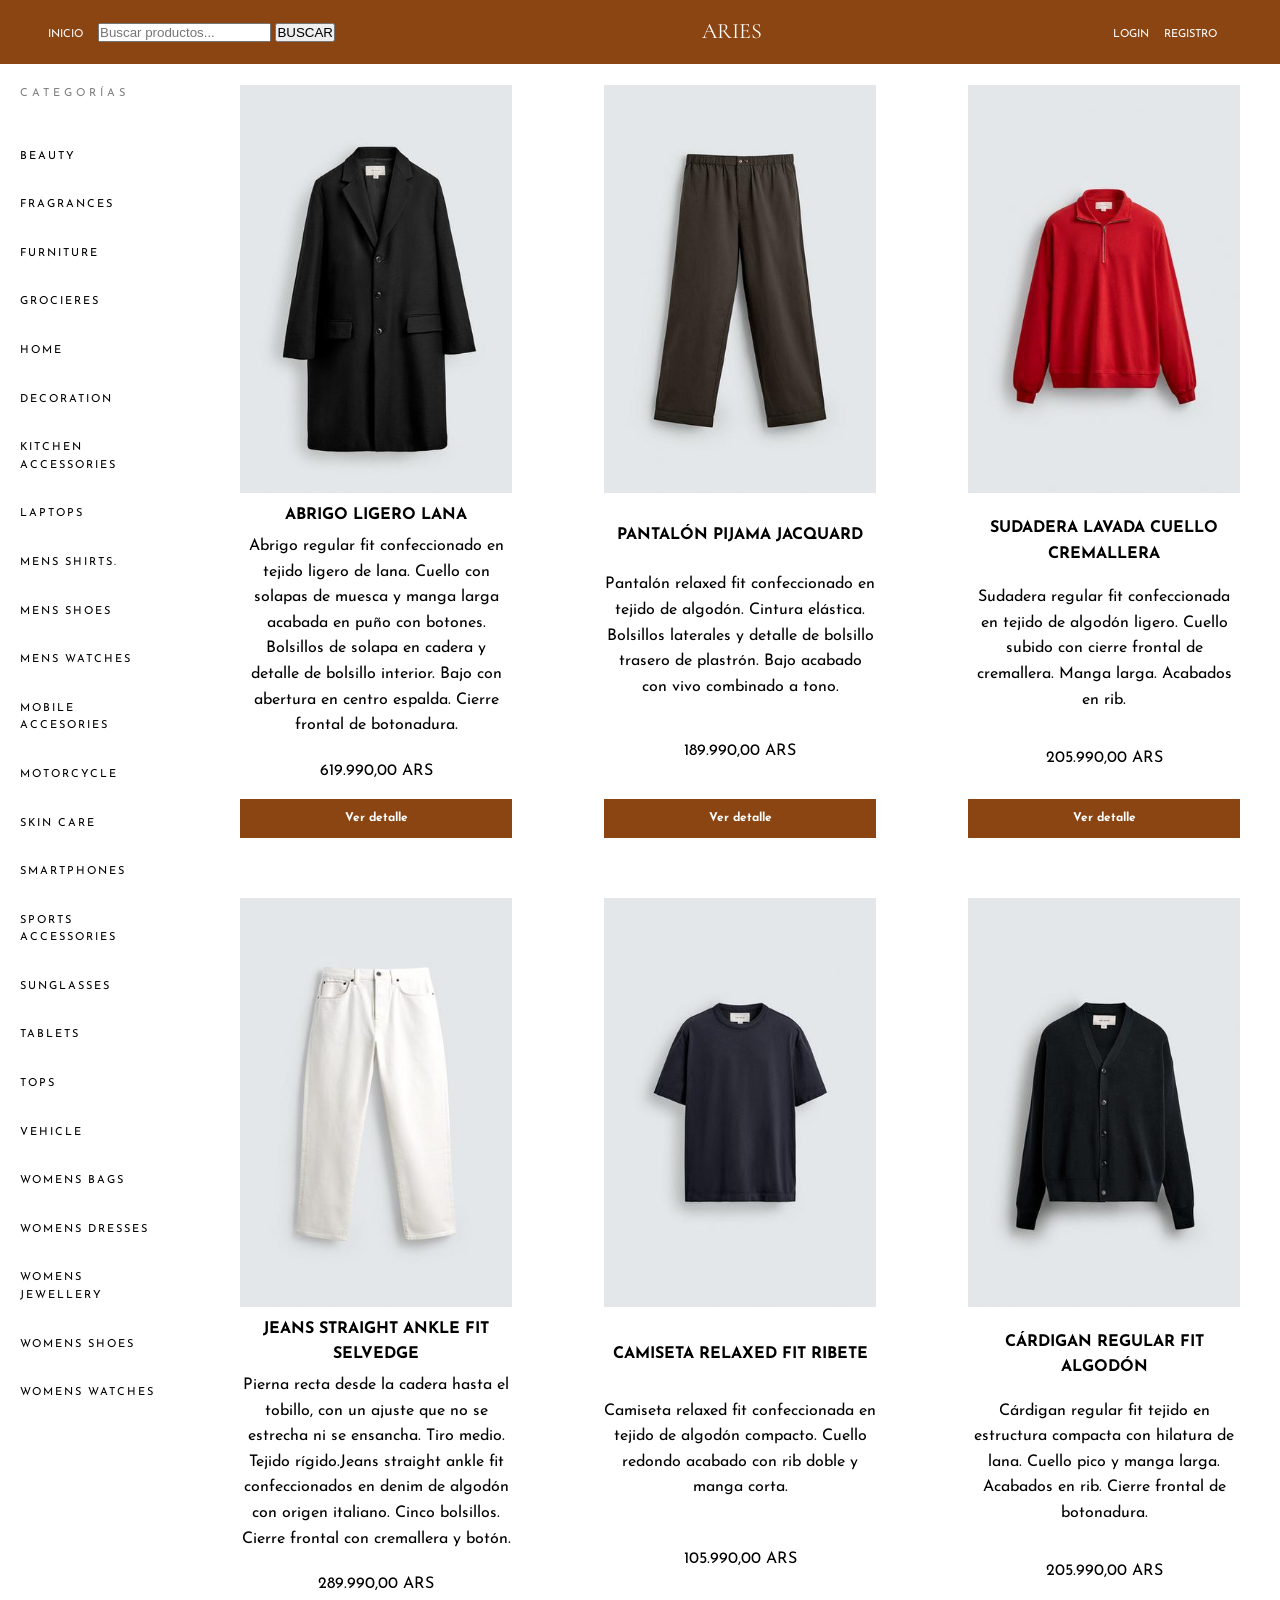
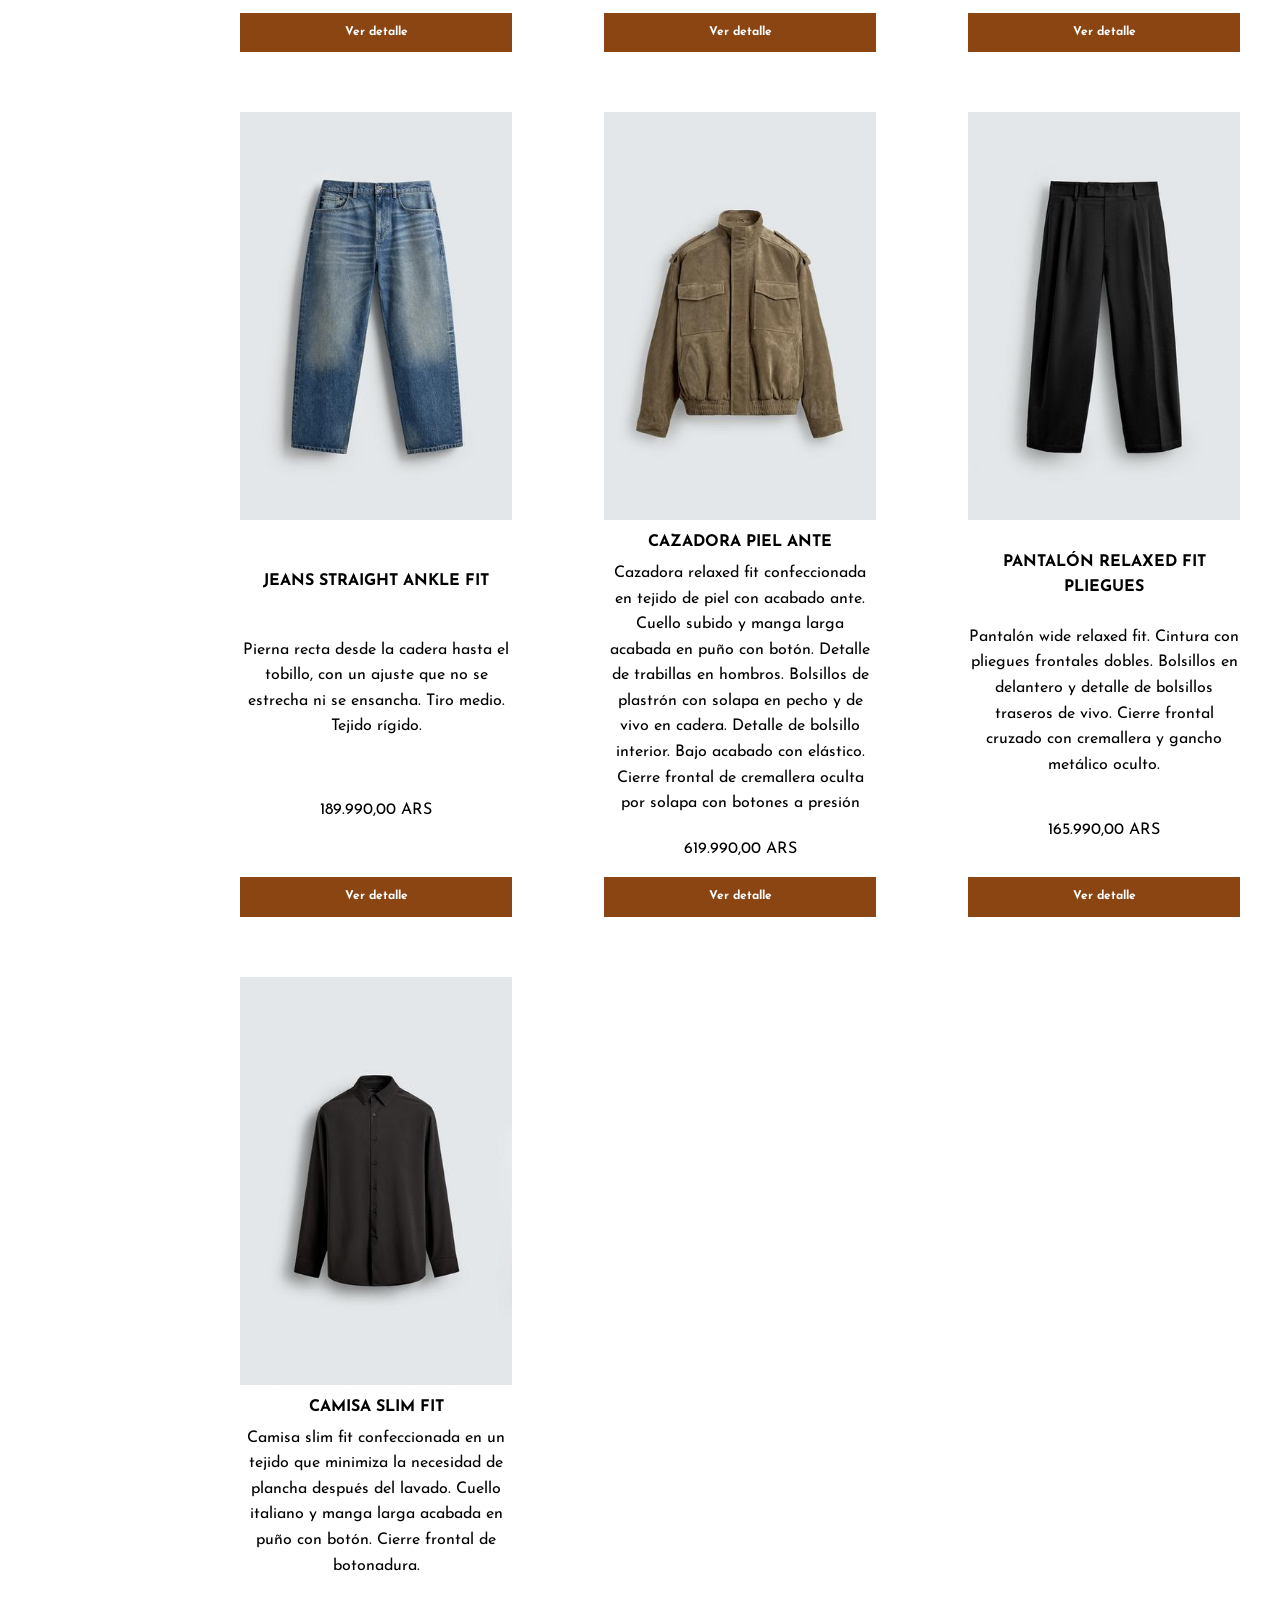
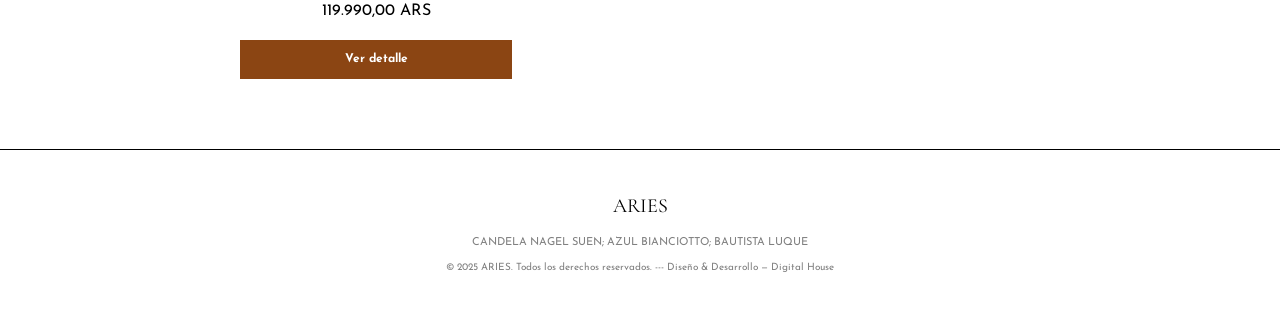
==== category.html @ 115576f5 "correcciones" ====
<!DOCTYPE html>
<html lang="en">
<head>
    <meta charset="UTF-8">
    <meta name="viewport" content="width=device-width, initial-scale=1.0">
    <title>Productos aleatorios</title>
     <link rel="preconnect" href="https://fonts.googleapis.com">
<link rel="preconnect" href="https://fonts.gstatic.com" crossorigin>
<link href="https://fonts.googleapis.com/css2?family=Josefin+Sans:wght@300;400;600&family=Cormorant+Garamond:wght@300;400&display=swap" rel="stylesheet">

    <link rel="stylesheet" href="css/styles.css">

</head>
<body id="category">

    <header class="webheader">
    <nav class="indexheader">
        <ul class="navizq">
            <li><a href="./index.html">INICIO</a></li>
            <li>
                <form action="./search.html" method="GET">
                    <div class="buscadorCampo">
                        <input type="text" name="busqueda" placeholder="Buscar productos...">
                        <button type="submit">BUSCAR</button>
                    </div>
                </form>
            </li>
        </ul>

        <a href="./index.html" class="logo">ARIES</a>

        <ul class="navder">
            <li><a href="./login.html">LOGIN</a></li>
            <li><a href="./register.html">REGISTRO</a></li>
        </ul>
    </nav>
    </header>

    <div class="contenedor">

     <aside class="sidebar">
        <h3>Categorías</h3>
        <ul>
            <li><a href="./category.html">Beauty</a></li>
            <li><a href="./category.html">Fragrances</a></li>
            <li><a href="./category.html">Furniture</a></li>
            <li><a href="./category.html">Grocieres</a></li>
            <li><a href="./category.html">Home</a></li>
            <li><a href="./category.html">Decoration</a></li>
            <li><a href="./category.html">Kitchen Accessories</a></li>
            <li><a href="./category.html">Laptops</a></li>
            <li><a href="./category.html">Mens Shirts.</a></li>
            <li><a href="./category.html">Mens Shoes</a></li>
            <li><a href="./category.html">Mens Watches</a></li>
            <li><a href="./category.html">Mobile Accesories</a></li>
            <li><a href="./category.html">Motorcycle</a></li>
            <li><a href="./category.html">Skin Care</a></li>
            <li><a href="./category.html">Smartphones</a></li>
            <li><a href="./category.html">Sports Accessories</a></li>
            <li><a href="./category.html">Sunglasses</a></li>
            <li><a href="./category.html">Tablets</a></li>
            <li><a href="./category.html">Tops</a></li>
            <li><a href="./category.html">Vehicle</a></li>
            <li><a href="./category.html">Womens Bags</a></li>
            <li><a href="./category.html">Womens Dresses</a></li>
            <li><a href="./category.html">Womens Jewellery</a></li>
            <li><a href="./category.html">Womens Shoes</a></li>
            <li><a href="./category.html">Womens Watches</a></li>
        </ul>
    </aside>

   
    <div class="contenido">

    
        <main>

            <section class="productos1">

                <article class="elementos">
                    <img class="fotos" src="./imagenes/ropahombre6.jpg" alt="">
                    <h4>ABRIGO LIGERO LANA</h4>
                    <p class="texto">Abrigo regular fit confeccionado en tejido ligero de lana. Cuello con solapas de muesca y manga larga acabada en puño con botones. Bolsillos de solapa en cadera y detalle de bolsillo interior. Bajo con abertura en centro espalda. Cierre frontal de botonadura.</p>
                    <p class="texto">619.990,00 ARS</p>
                    <a class="detalle" href="./product.html">Ver detalle</a>
                    
                </article>

                <article class="elementos">
                    <img class="fotos" src="./imagenes/ropahombre7.jpg" alt="">
                    <h4>PANTALÓN PIJAMA JACQUARD</h4>
                    <p class="texto">Pantalón relaxed fit confeccionado en tejido de algodón. Cintura elástica. Bolsillos laterales y detalle de bolsillo trasero de plastrón. Bajo acabado con vivo combinado a tono.</p>
                    <p class="texto">189.990,00 ARS</p>
                    <a class="detalle" href="./product.html">Ver detalle</a>
                </article>
            
                <article class="elementos">
                    <img class="fotos" src="./imagenes/ropahombre8.jpg" alt="">
                    <h4>SUDADERA LAVADA CUELLO CREMALLERA</h4>
                    <p class="texto">Sudadera regular fit confeccionada en tejido de algodón ligero. Cuello subido con cierre frontal de cremallera. Manga larga. Acabados en rib.</p>
                    <p class="texto">205.990,00 ARS</p>
                    <a class="detalle" href="./product.html">Ver detalle</a>
                </article>

                <article class="elementos">
                    <img class="fotos" src="./imagenes/ropahombre9.jpg" alt="">
                    <h4>JEANS STRAIGHT ANKLE FIT SELVEDGE</h4>
                    <p class="texto">Pierna recta desde la cadera hasta el tobillo, con un ajuste que no se estrecha ni se ensancha. Tiro medio. Tejido rígido.Jeans straight ankle fit confeccionados en denim de algodón con origen italiano. Cinco bolsillos. Cierre frontal con cremallera y botón.</p>
                    <p class="texto">289.990,00 ARS</p>
                    <a class="detalle" href="./product.html">Ver detalle</a>
                </article>

                <article class="elementos">
                    <img class="fotos" src="./imagenes/ropahombre10.jpg" alt="">
                    <h4>CAMISETA RELAXED FIT RIBETE</h4>
                    <p class="texto">Camiseta relaxed fit confeccionada en tejido de algodón compacto. Cuello redondo acabado con rib doble y manga corta.</p>
                    <p class="texto">105.990,00 ARS</p>
                    <a class="detalle" href="./product.html">Ver detalle</a>
                </article>

                <article class="elementos">
                    <img class="fotos" src="./imagenes/hombrezara1.jpg" alt="">
                    <h4>CÁRDIGAN REGULAR FIT ALGODÓN</h4>
                    <p class="texto">Cárdigan regular fit tejido en estructura compacta con hilatura de lana. Cuello pico y manga larga. Acabados en rib. Cierre frontal de botonadura.</p>
                    <p class="texto">205.990,00 ARS</p>
                    <a class="detalle" href="./product.html">Ver detalle</a>
                </article>

                <article class="elementos">
                    <img class="fotos" src="./imagenes/hombrezara2.jpg" alt="">
                    <h4>JEANS STRAIGHT ANKLE FIT</h4>
                    <p class="texto">Pierna recta desde la cadera hasta el tobillo, con un ajuste que no se estrecha ni se ensancha. Tiro medio. Tejido rígido.</p>
                    <p class="texto">189.990,00 ARS</p>
                    <a class="detalle" href="./product.html">Ver detalle</a>
                </article>

                <article class="elementos">
                    <img class="fotos" src="./imagenes/hombrezara3.jpg" alt="">
                    <h4>CAZADORA PIEL ANTE</h4>
                    <p class="texto">Cazadora relaxed fit confeccionada en tejido de piel con acabado ante. Cuello subido y manga larga acabada en puño con botón. Detalle de trabillas en hombros. Bolsillos de plastrón con solapa en pecho y de vivo en cadera. Detalle de bolsillo interior. Bajo acabado con elástico. Cierre frontal de cremallera oculta por solapa con botones a presión</p>
                    <p class="texto">619.990,00 ARS</p>
                    <a class="detalle" href="./product.html">Ver detalle</a>
                </article>

                <article class="elementos">
                    <img class="fotos" src="./imagenes/hombrezara4.jpg" alt="">
                    <h4>PANTALÓN RELAXED FIT PLIEGUES</h4>
                    <p class="texto">Pantalón wide relaxed fit. Cintura con pliegues frontales dobles. Bolsillos en delantero y detalle de bolsillos traseros de vivo. Cierre frontal cruzado con cremallera y gancho metálico oculto.</p>
                    <p class="texto">165.990,00 ARS</p>
                    <a class="detalle" href="./product.html">Ver detalle</a>
                </article>

                <article class="elementos">
                    <img class="fotos" src="./imagenes/hombrezara5.jpg" alt="">
                    <h4>CAMISA SLIM FIT</h4>
                    <p class="texto">Camisa slim fit confeccionada en un tejido que minimiza la necesidad de plancha después del lavado. Cuello italiano y manga larga acabada en puño con botón. Cierre frontal de botonadura.</p>
                    <p class="texto">119.990,00 ARS</p>
                    <a class="detalle" href="./product.html">Ver detalle</a>
                </article>

            </section>

        </main>
    </div>

</div>
            

    
        
    

<footer class="webfooter">
  <div class="footerAdentro">
    <p class="footerLogo">ARIES</p>
    <p class="footerNombres"> Candela Nagel Suen; Azul Bianciotto; Bautista Luque</p>
    <p class="footerDerechos">© 2025 ARIES. Todos los derechos reservados. --- Diseño & Desarrollo — Digital House</p>
  </div>
</footer>

</body>
</html>
---- css/styles.css ----
* {
    margin: 0;
    padding: 0;
    box-sizing: border-box;
}

a {
    text-decoration: none;
    color: inherit;
}

h4 {
    font-family: 'Josefin Sans', sans-serif;
    font-weight: bold;
    text-transform: uppercase;
}

body {
    font-family: 'Helvetica Neue', Arial, sans-serif;
    color: black;
    background-color: white;
    line-height: 1.6;
}

li {
    list-style: none;
    margin-right: 15px;
}

.webheader {
    border-bottom: 1px solid white;
    background-color: saddlebrown;
}

.indexheader {
    display: flex;
    justify-content: space-between;
    align-items: center;
    padding: 0px 48px;
    height: 64px;
}

.navizq,
.navder {
    display: flex;
    flex-direction: row;
    list-style: none;
    margin: 0px;
    padding: 0px;
}

.navizq a,
.navder a {
    font-family: 'Josefin Sans', sans-serif;
    font-size: 11px;
    font-weight: normal;
    text-transform: uppercase;
    text-decoration: none;
    color: white;
    padding-bottom: 2px;
}

.logo {
    font-family: 'Cormorant Garamond', serif;
    font-size: 22px;
    font-weight: normal;
    text-transform: uppercase;
    text-decoration: none;
    color: white;
    text-align: center;
}

.webfooter {
    border-top: 1px solid black;
    padding: 40px 48px;
    text-align: center;
}

.footerLogo {
    font-family: 'Cormorant Garamond', serif;
    font-size: 20px;
    font-weight: normal;
    text-transform: uppercase;
    color: black;
    margin-bottom: 12px;
}

.footerNombres {
    font-family: 'Josefin Sans', sans-serif;
    font-size: 11px;
    text-transform: uppercase;
    color: grey;
    margin-bottom: 8px;
}

.footerDerechos {
    font-family: 'Josefin Sans', sans-serif;
    font-size: 10px;
    color: grey;
}

.indexBanner img {
    width: 100%;
    height: 500px;
}

.coleccionIndex {
    font-family: 'Cormorant Garamond', serif;
    font-weight: bold;
    text-transform: uppercase;
    text-align: center;
    color: saddlebrown;
    font-size: 30px;
    padding: 24px 0px 40px 0px;
}

/* ASIDE LAYOUT */
.contenedor {
    display: flex;
}

.sidebar {
    width: 200px;
    min-width: 200px;
    border-right: 1px solid white;
    padding: 20px;
}

.sidebar h3 {
    font-family: 'Josefin Sans', sans-serif;
    font-size: 11px;
    letter-spacing: 4px;
    text-transform: uppercase;
    color: grey;
    margin: 0 0 30px 0;
    font-weight: normal;
}

.sidebar ul {
    list-style-type: none;
    padding: 0;
    margin: 0;
}

.sidebar ul li a {
    font-family: 'Josefin Sans', sans-serif;
    display: block;
    padding: 15px 0;
    text-decoration: none;
    color: black;
    font-size: 11px;
    letter-spacing: 2px;
    text-transform: uppercase;
    border-bottom: 1px solid white;
}

.contenido {
    padding: 0 20px;
}

/* PRODUCTOS */
.productos1 {
    display: flex;
    margin-bottom: 30px;
    flex-wrap: wrap;
    justify-content: space-between;
    flex-direction: row;
    align-items: stretch;
}

.productos2 {
    display: flex;
    margin-bottom: 30px;
    flex-wrap: wrap;
    justify-content: space-between;
}

.busqueda1 {
    display: flex;
    margin-bottom: 30px;
    flex-wrap: wrap;
    justify-content: space-between;
    flex-direction: row-reverse;
    align-items: stretch;
}

.elementos {
    width: 30%;
    margin-bottom: 20px;
    padding: 20px;
    display: flex;
    flex-direction: column;
    justify-content: space-between;
    text-align: center;
}

.fotos {
    margin-bottom: 10px;
    width: 100%;
}

.texto {
    font-family: 'Josefin Sans', sans-serif;
    margin-bottom: 15px;
    margin-top: 5px;
}

.detalle {
    font-family: 'Josefin Sans', sans-serif;
    display: inline-block;
    font-weight: bold;
    padding: 10px;
    font-size: 12px;
    color: white;
    background-color: saddlebrown;
}

/* FORMS */
.fClass {
    display: flex;
    justify-content: center;
    flex-direction: column;
    width: 40%;
    margin: 85px auto;
    align-items: center;
}

.loginbotton {
    width: 32.2%;
}

.registerbotton {
    width: 50%;
    margin-bottom: 5px;
}

/* REVIEWS */
.contenedor-reviews {
    max-width: 1180px;
    margin: 0 auto;
    padding: 40px 0;
    text-align: center;
}

.caja-flex {
    display: flex;
    flex-direction: row;
    justify-content: center;
}

.tarjeta-review {
    width: 30%;
    background-color: white;
    padding: 20px;
    border: 1px solid saddlebrown;
    margin: 10px;
    text-align: center;
}

.foto-perfil {
    width: 80px;
    height: 80px;
    object-fit: cover;
    object-position: center;
    border-radius: 50%;
    margin-bottom: 15px;
    border: 3px solid white;
}

.texto-comentario {
    font-family: 'Josefin Sans', sans-serif;
    color: grey;
    font-size: 14px;
}

.reviews {
    font-family: 'Cormorant Garamond', serif;
    font-size: 30px;
    font-weight: normal;
    text-transform: uppercase;
    color: saddlebrown;
    margin-bottom: 10px;
}

.previews {
    font-family: 'Cormorant Garamond', serif;
    font-size: 16px;
    font-weight: normal;
    color: black;
    margin-bottom: 10px;
}

.nombreReview {
    font-family: 'Josefin Sans', sans-serif;
    color: black;
    font-weight: bold;
    text-transform: uppercase;
    font-size: 14px;
}

                

/* RESPONSIVE */
@media (max-width: 445px) {
    .indexheader {
        flex-direction: column-reverse;
        height: auto; /*eliminar*/
        gap: 20px;  /*eliminar*/
        padding: 10px 0px;
    }
    .logo {
        font-size: 32px;
        width: 100%;
        text-align: center;
    }
    .navizq, .navder {
        width: 100%;
        justify-content: center;
    }
    .buscadorCampo {
        width: 90%;
        display: flex;
        justify-content: center;
    }
    .buscadorCampo input {
        width: 100%;
        padding: 10px;
        font-size: 14px;
    }
    .indexBanner img {
        height: 200px;
        object-fit: cover;
    }
    .coleccionIndex {
        font-size: 24px;
    }
    .contenedor {
        flex-direction: column;
    }
    .sidebar {
        width: 100%;
        border-right: none;
        border-bottom: 1px solid white;
    }
    .elementos {
        width: 100%;
        max-width: 350px;
        margin: 0 auto 25px auto; /*eliminar*/
    }
    .fClass {
        width: 90%;
        margin: 30px auto; /*eliminar*/
    }
    .loginbotton, .registerbotton {
        width: 100%;
        margin-bottom: 10px;
        padding: 12px;
    }
    .caja-flex {
        flex-direction: column;
        align-items: center;
    }
    .tarjeta-review {
        width: 95%;
        margin-bottom: 20px;
    }
}
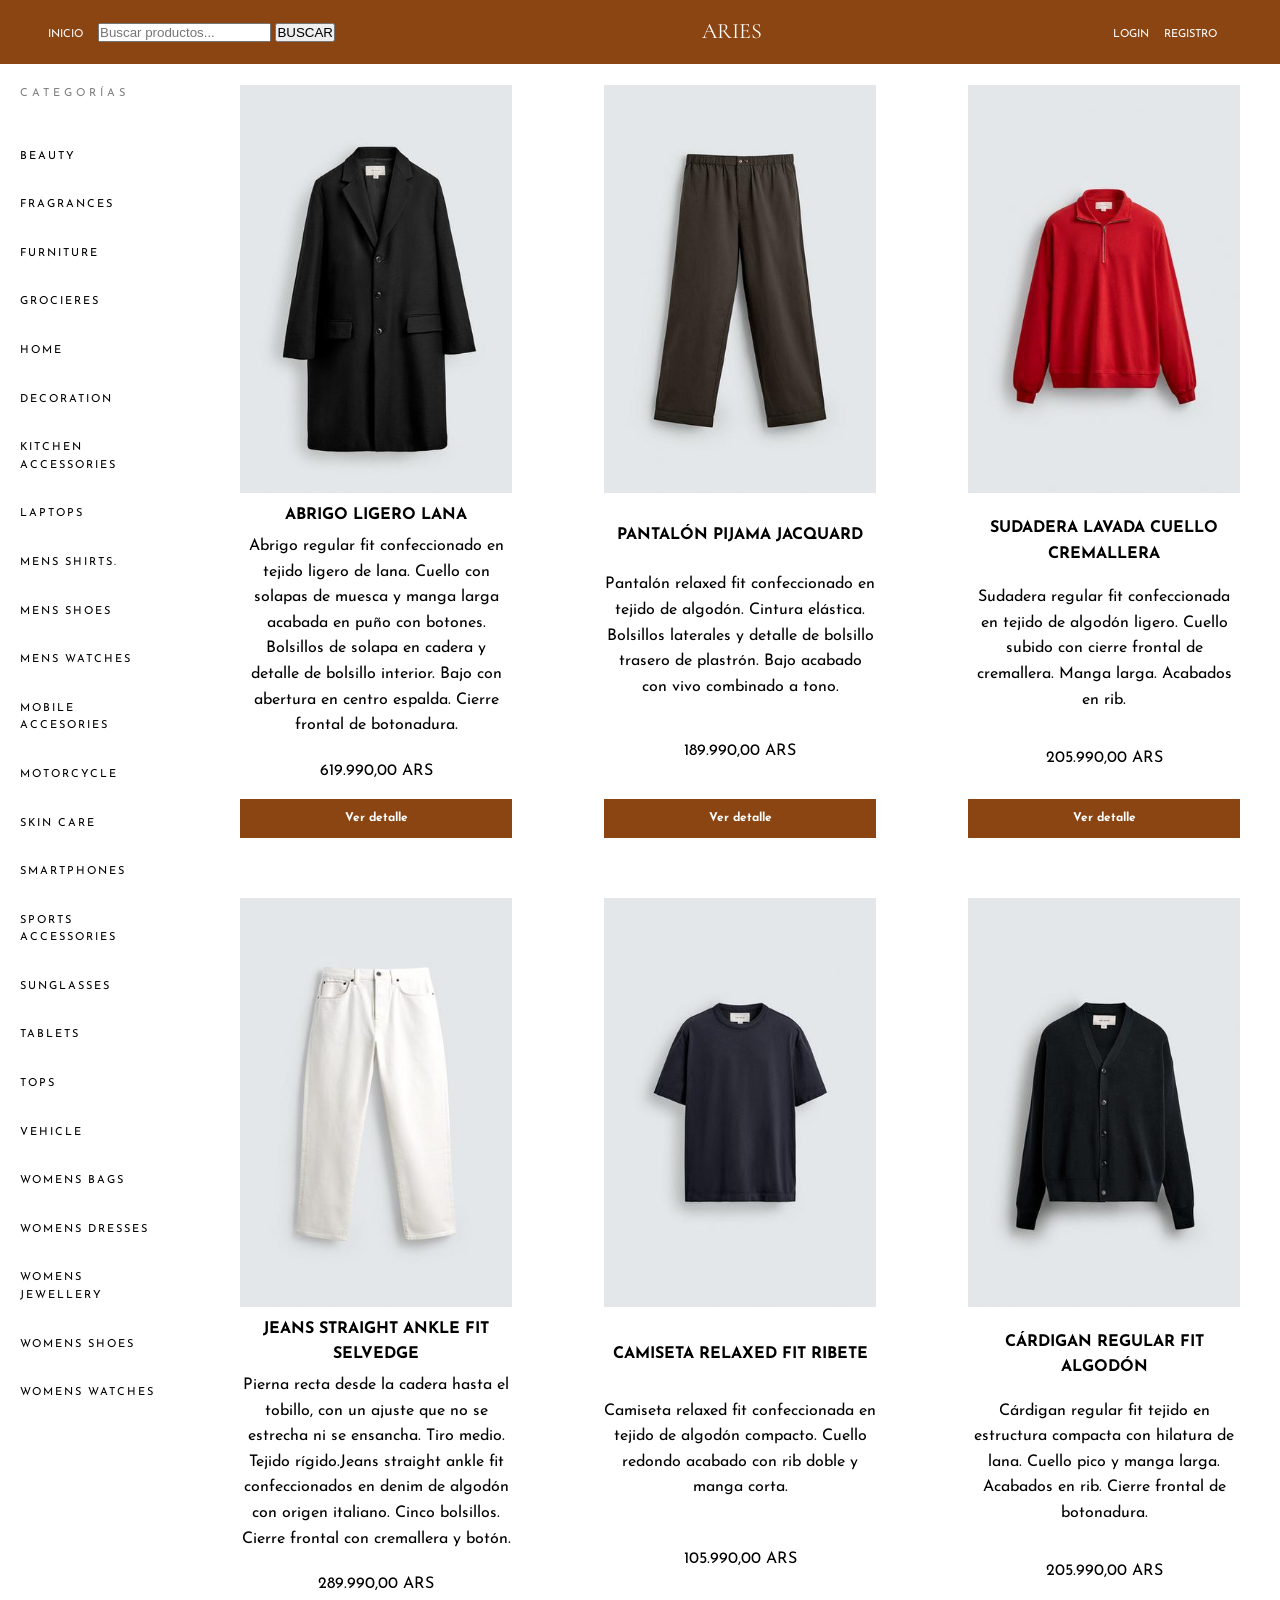
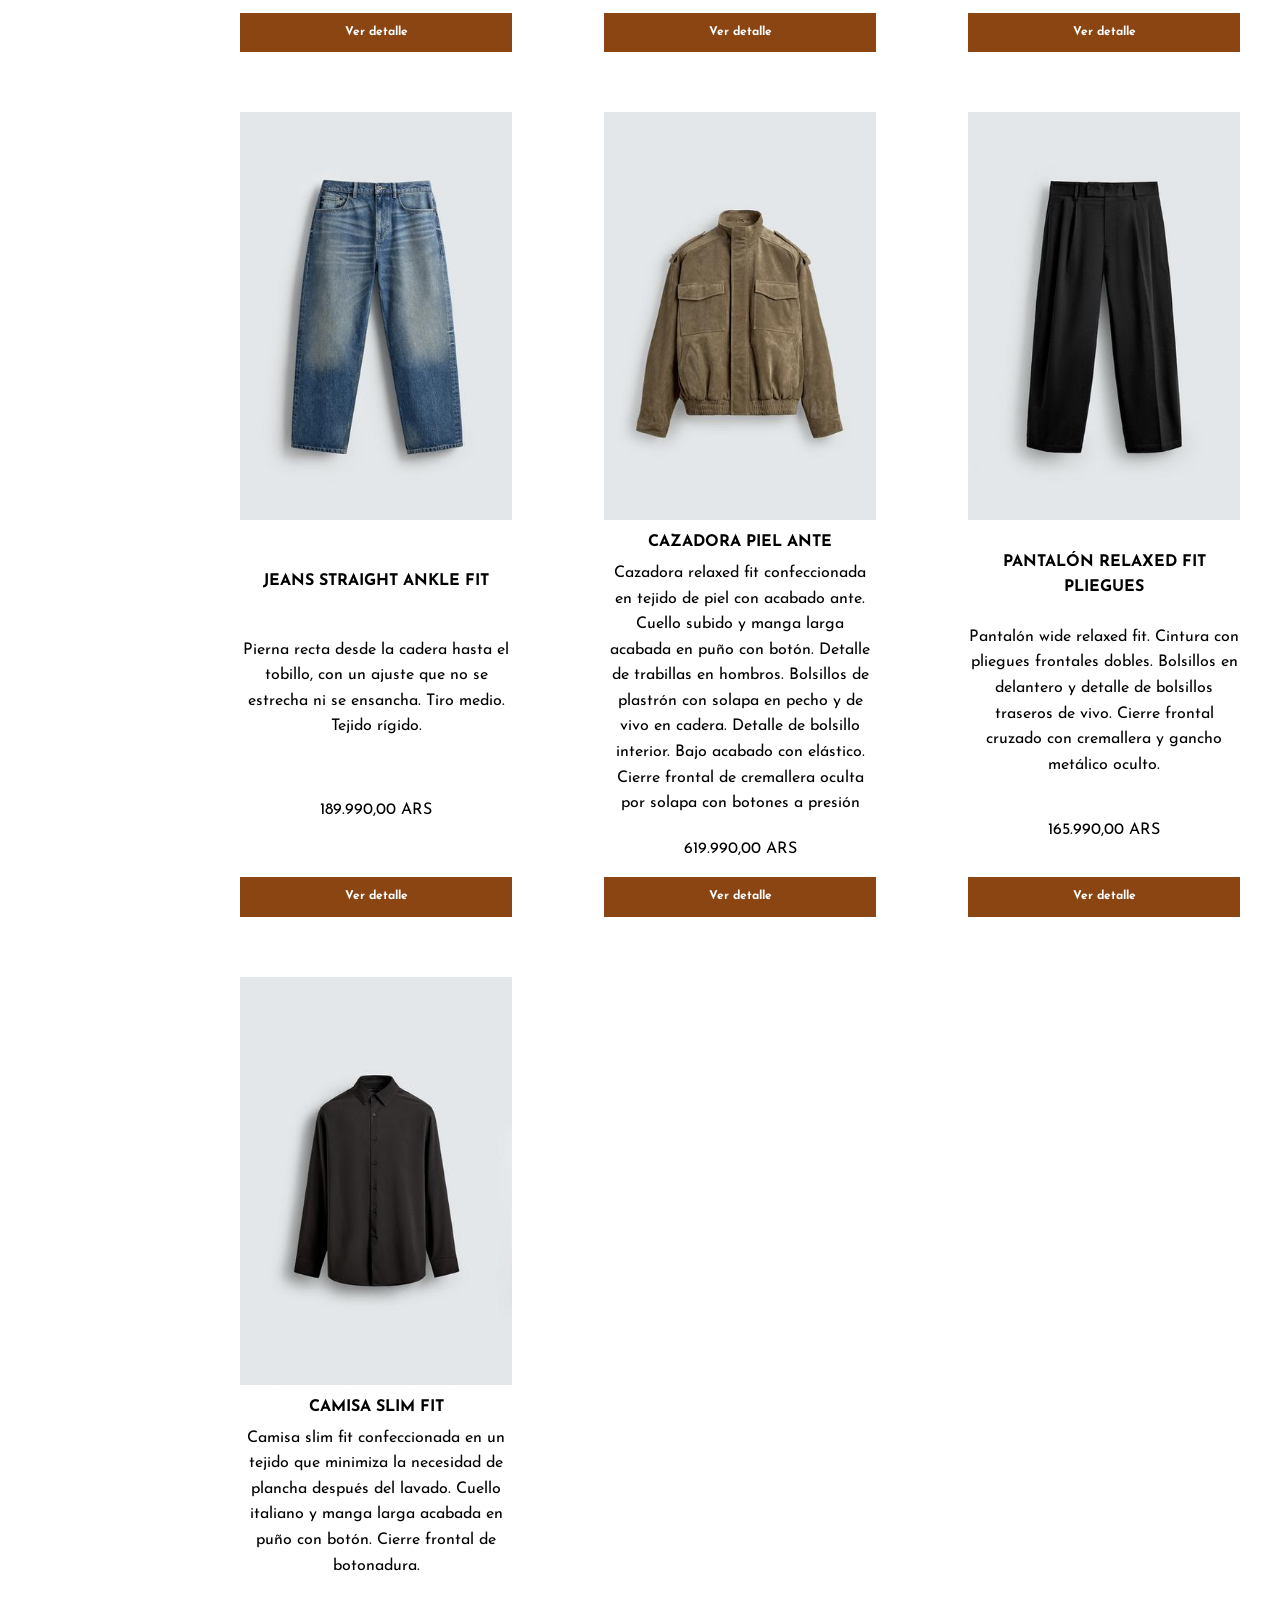
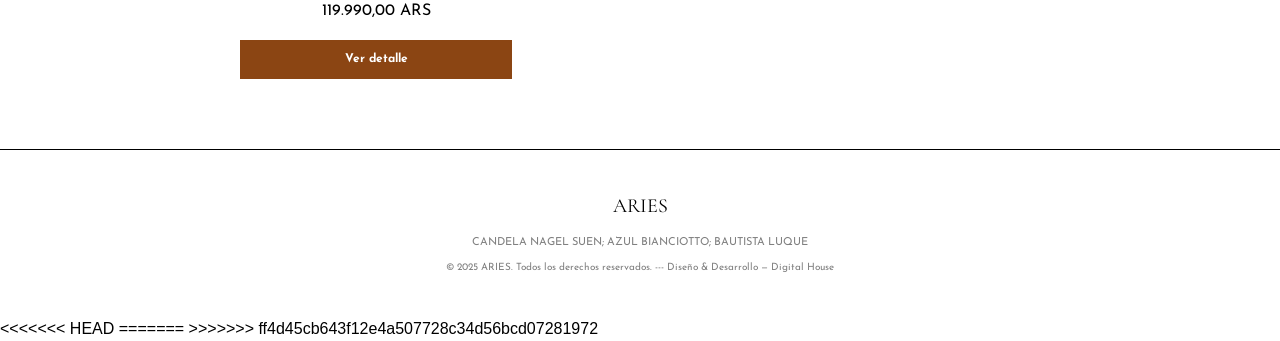
==== commit 9ad4075e: "agregue los archivos js y agregue contenido en ellos" ====
--- a/category.html
+++ b/category.html
@@ -178,5 +178,10 @@
   </div>
 </footer>
 
+<<<<<<< HEAD
+    <script src="./js/category.js"></script>
+=======
+    <script src="./js/saludo.js"></script>
+>>>>>>> ff4d45cb643f12e4a507728c34d56bcd07281972
 </body>
 </html>
--- a/css/styles.css
+++ b/css/styles.css
@@ -304,9 +304,8 @@
 @media (max-width: 445px) {
     .indexheader {
         flex-direction: column-reverse;
-        height: auto; /*eliminar*/
-        gap: 20px;  /*eliminar*/
-        padding: 10px 0px;
+        height: 150px;
+        padding: 10px 10px;
     }
     .logo {
         font-size: 32px;
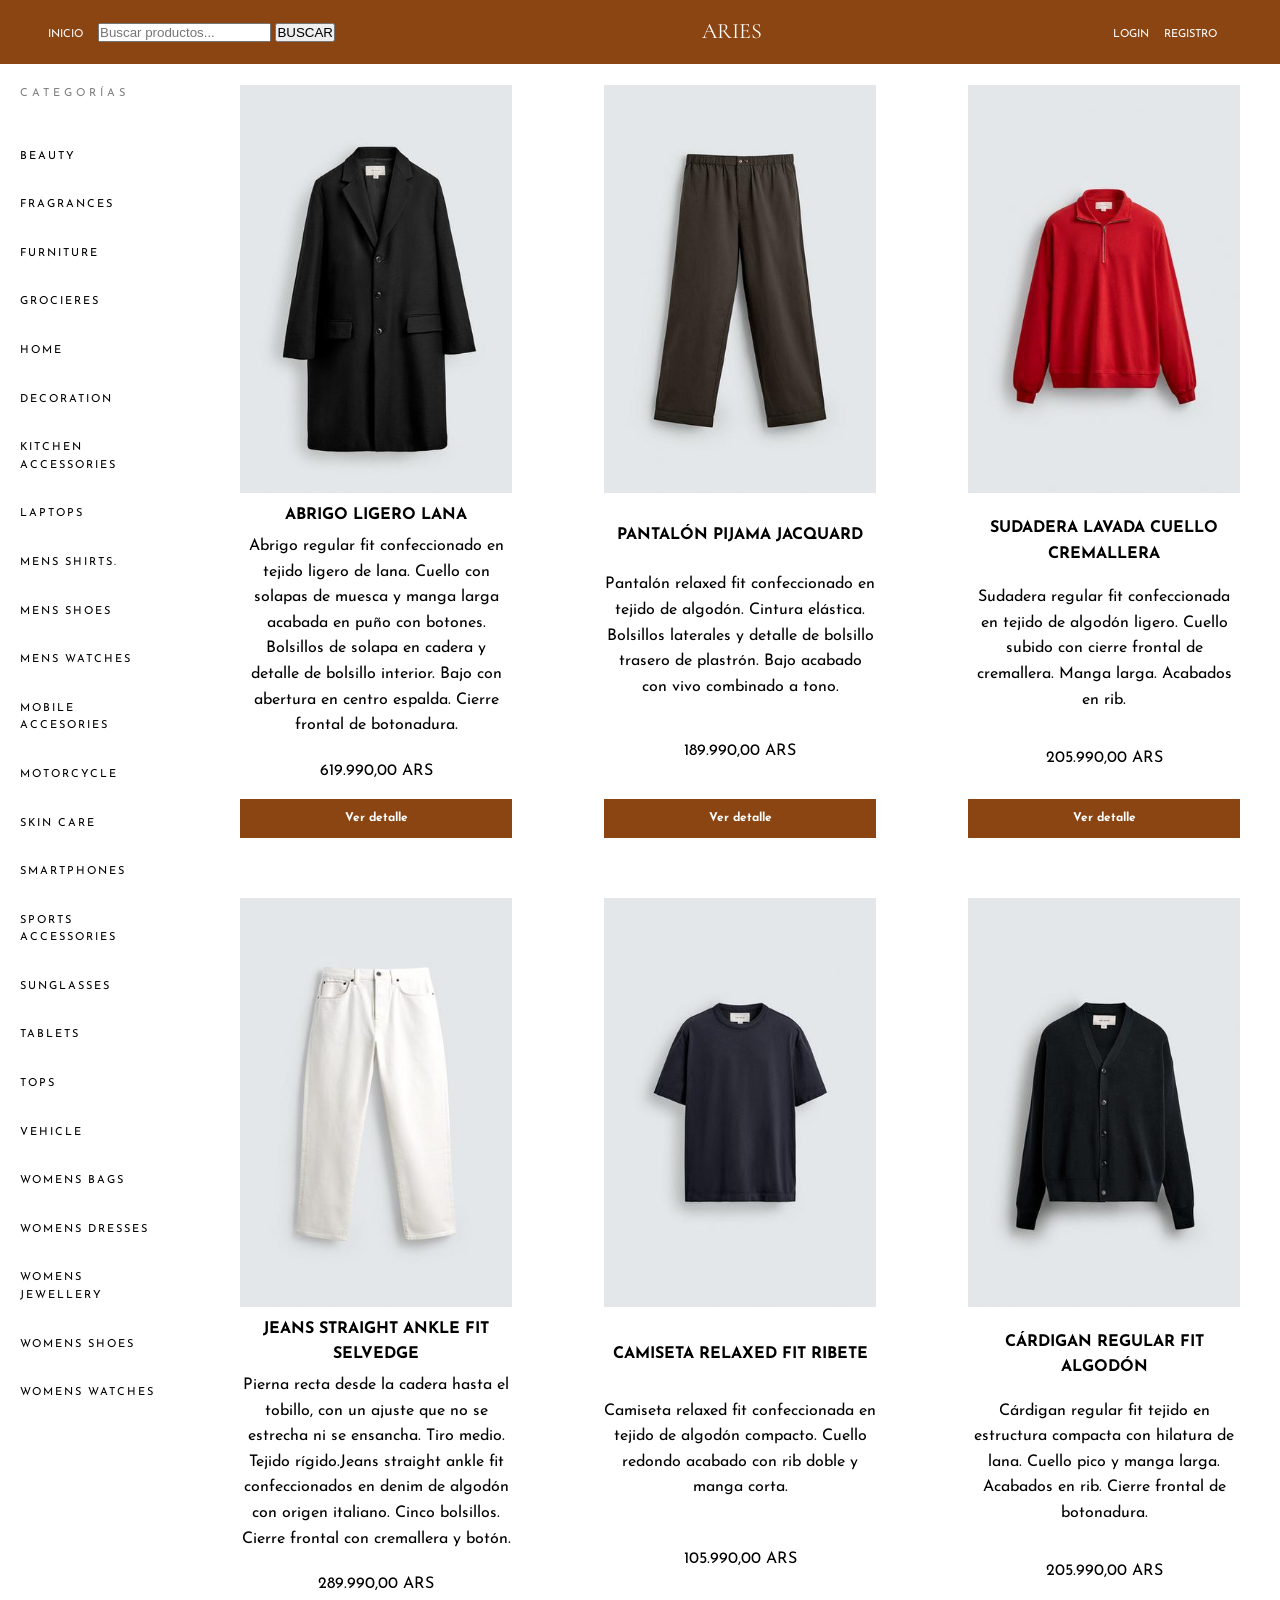
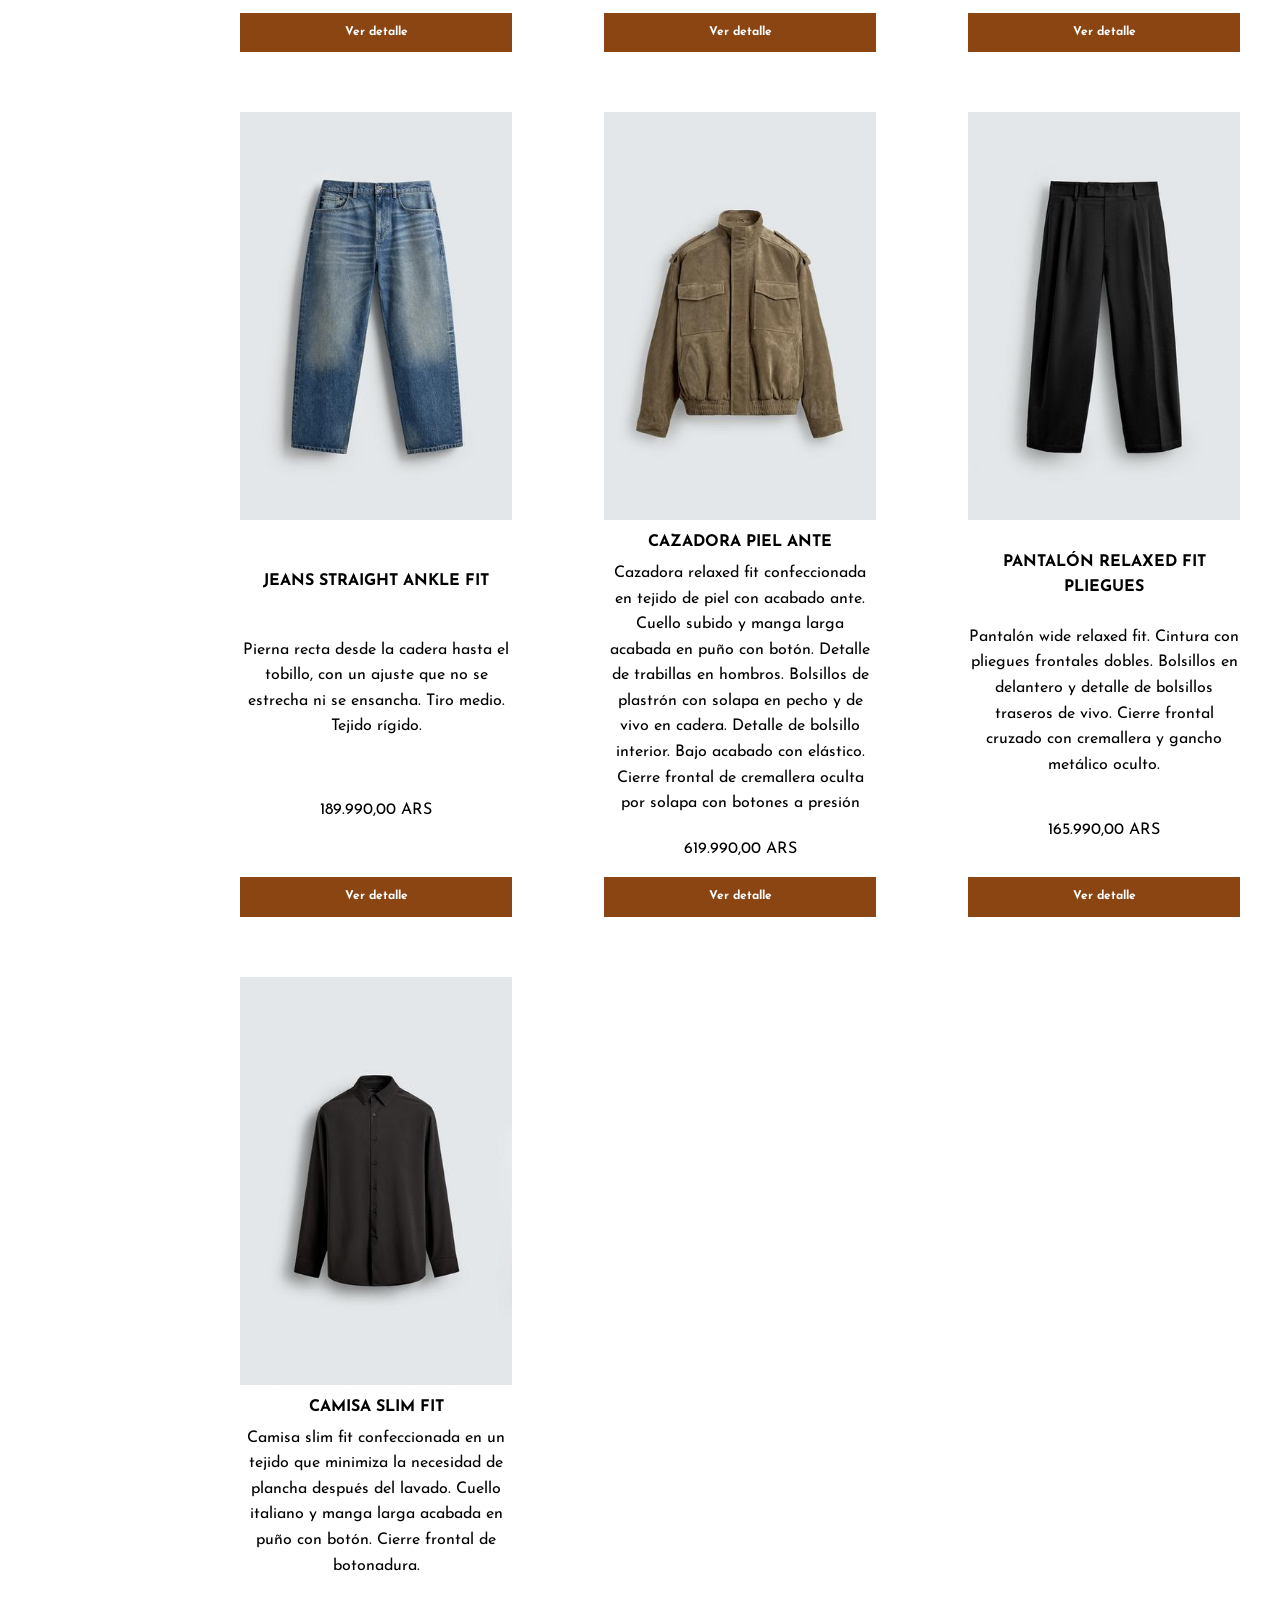
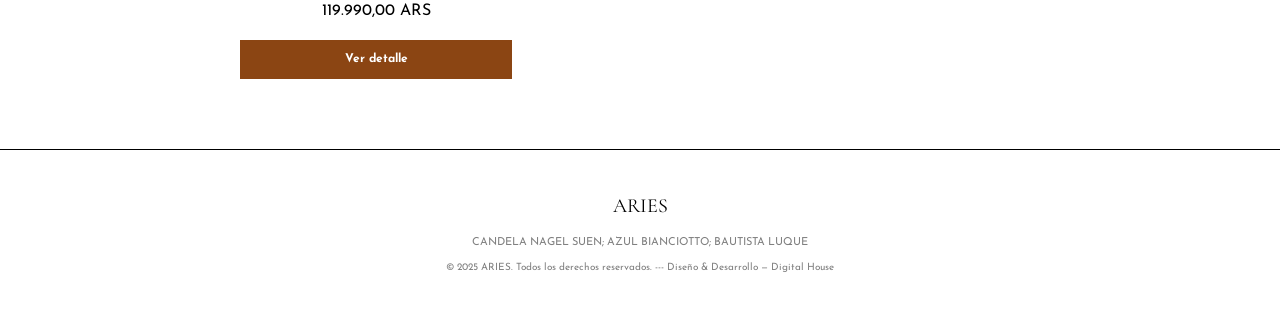
==== commit d2426b70: "agregue index.js" ====
--- a/category.html
+++ b/category.html
@@ -178,10 +178,7 @@
   </div>
 </footer>
 
-<<<<<<< HEAD
     <script src="./js/category.js"></script>
-=======
     <script src="./js/saludo.js"></script>
->>>>>>> ff4d45cb643f12e4a507728c34d56bcd07281972
 </body>
 </html>
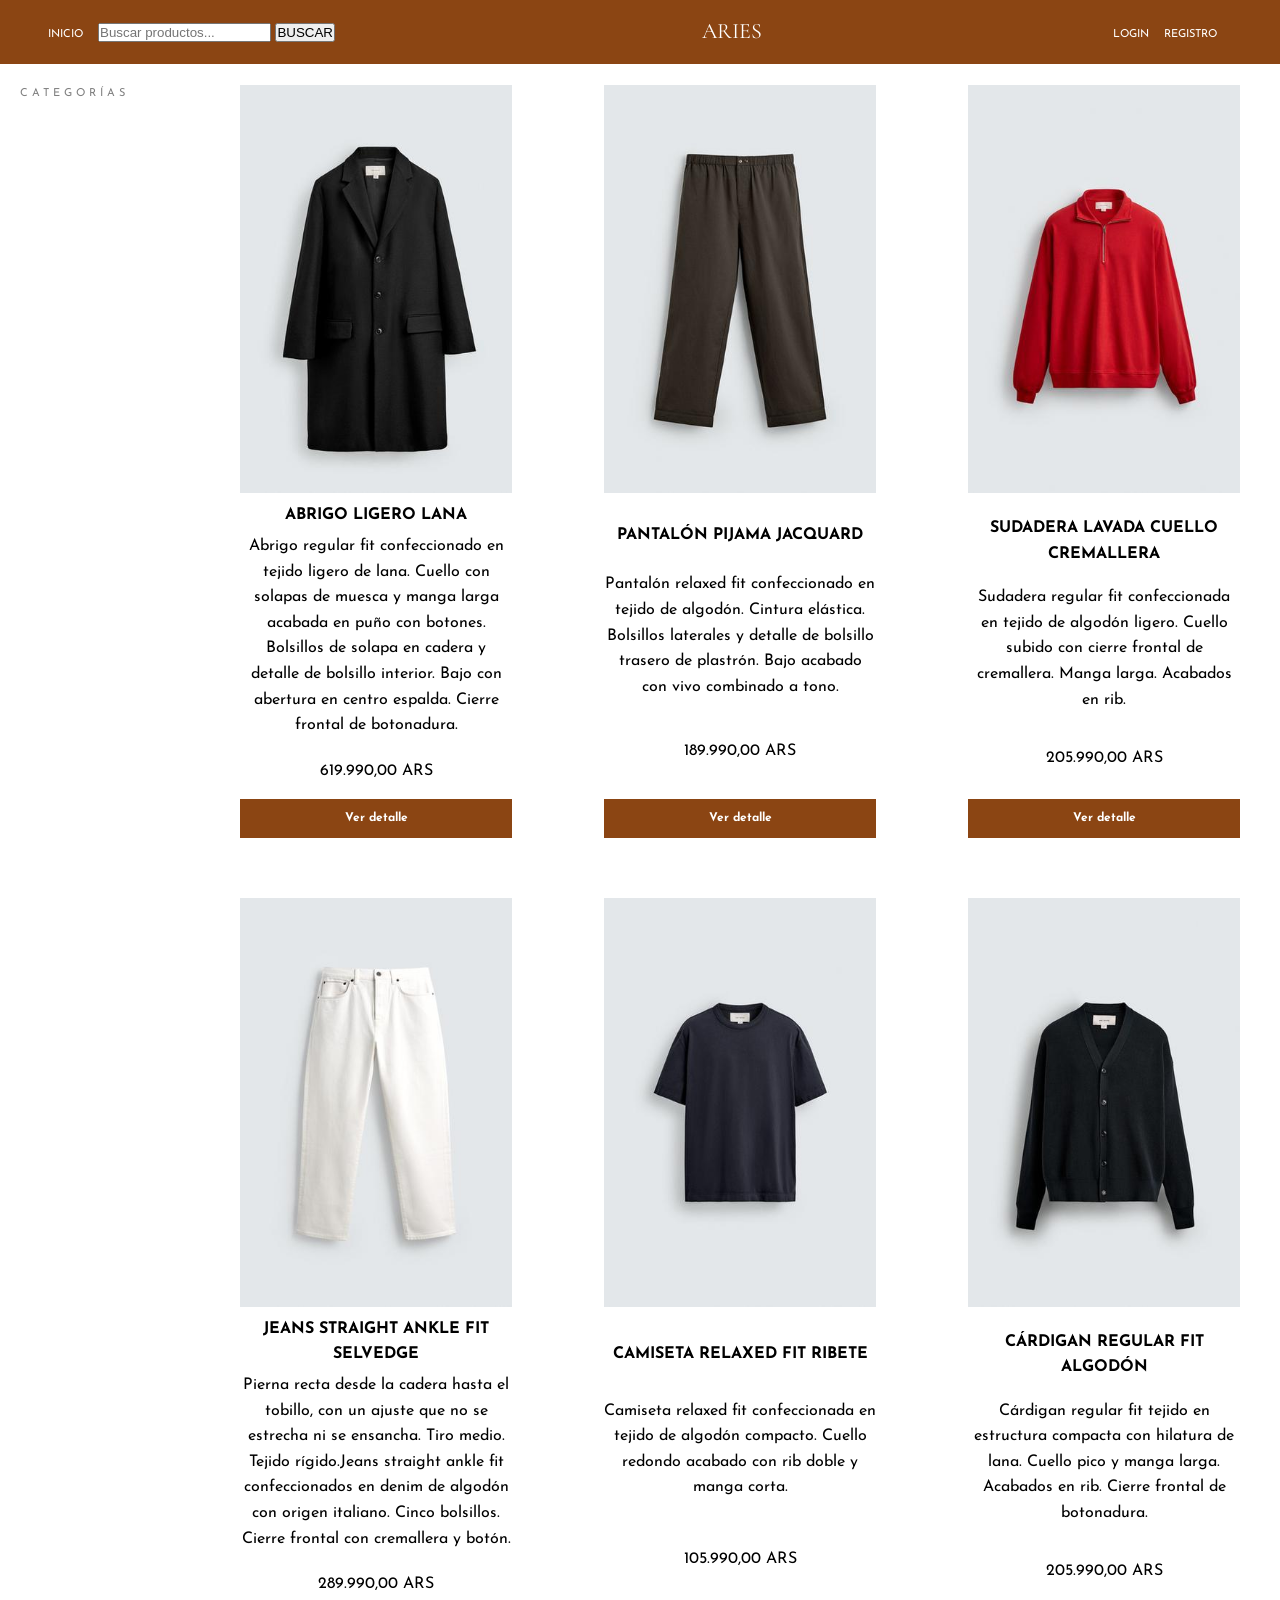
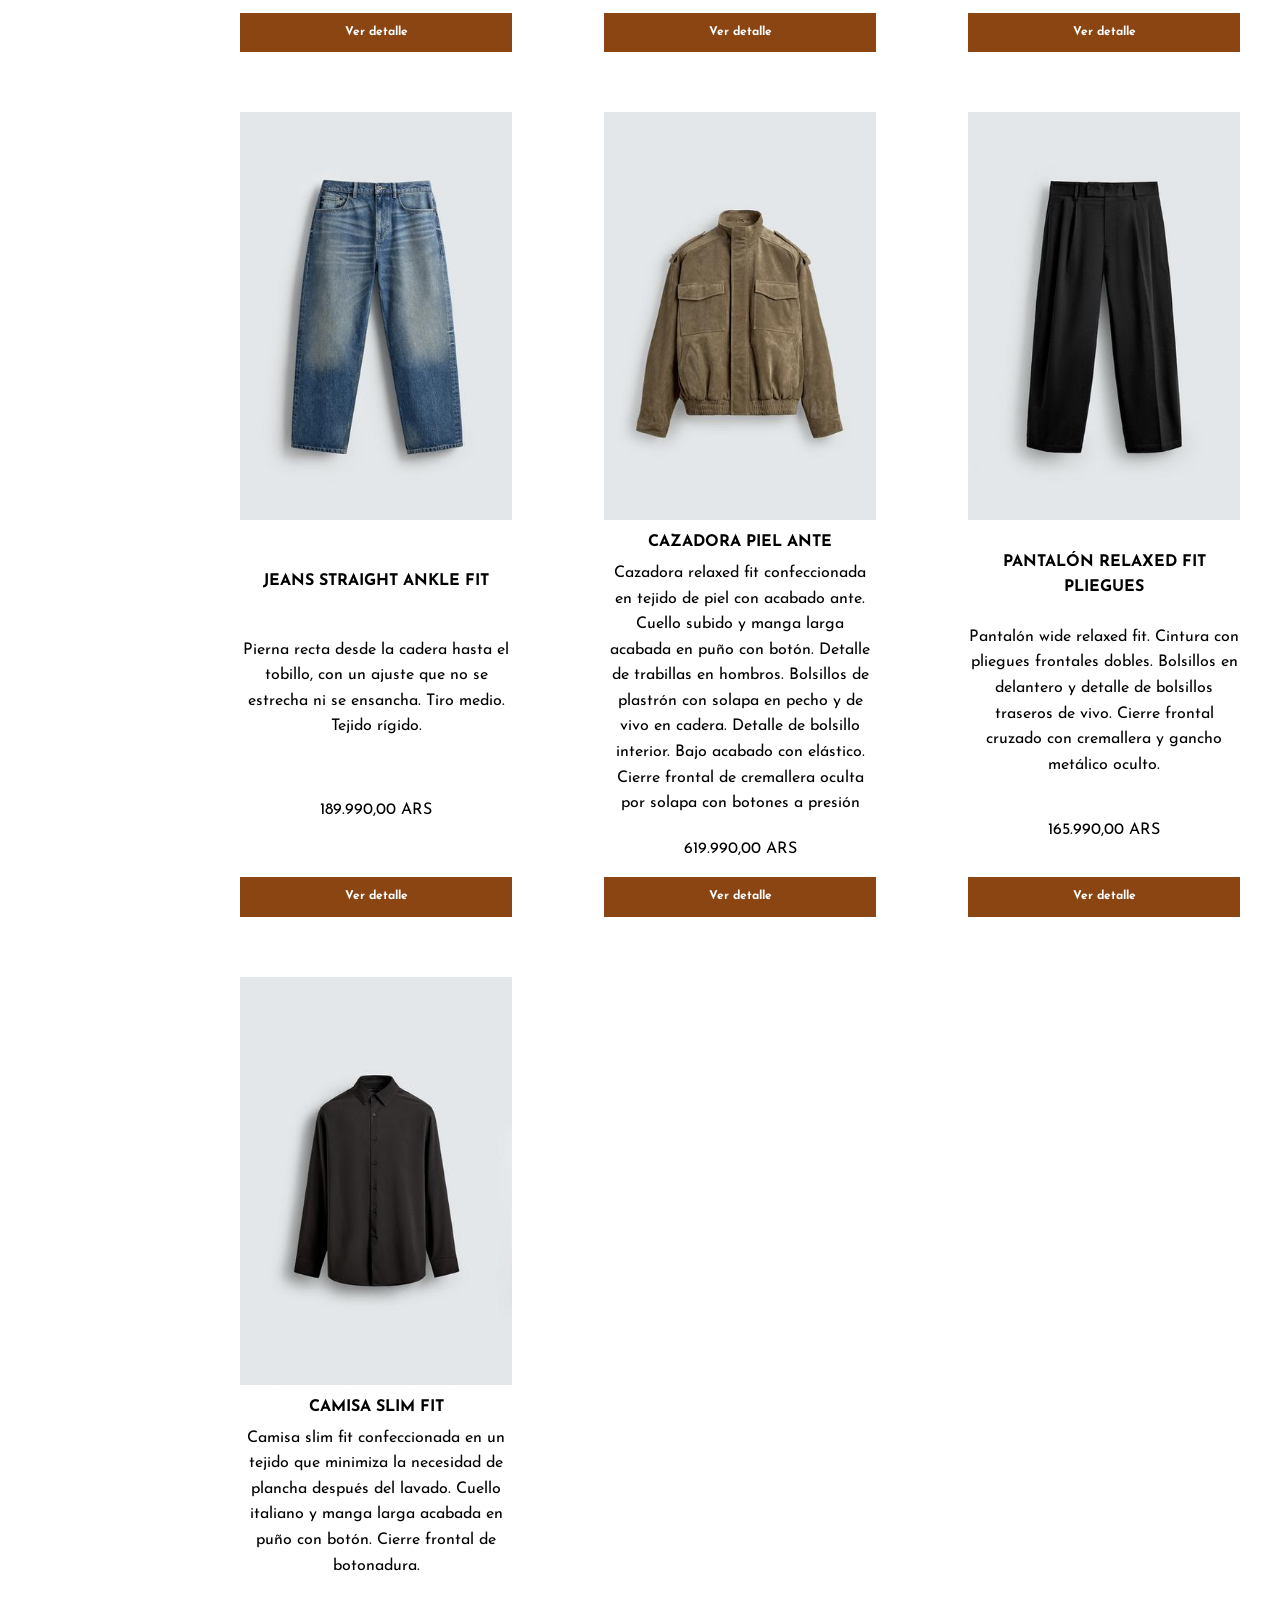
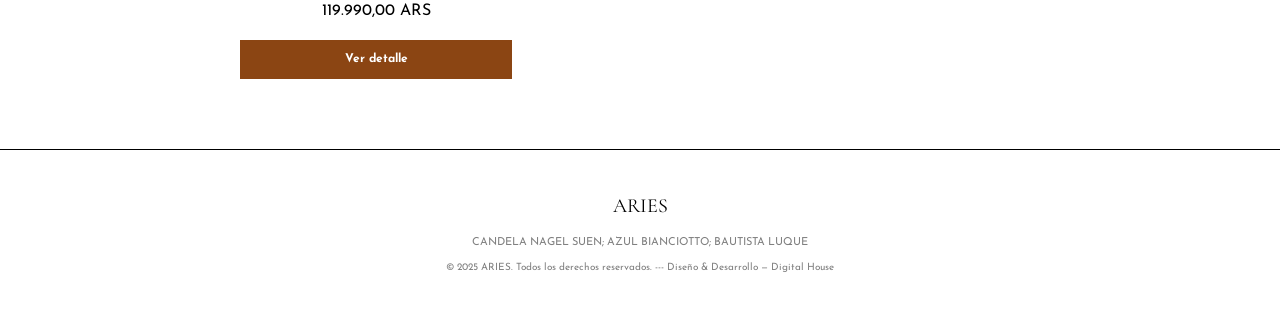
==== commit 254b0dba: "search-result y buscador completados" ====
--- a/category.html
+++ b/category.html
@@ -18,7 +18,7 @@
         <ul class="navizq">
             <li><a href="./index.html">INICIO</a></li>
             <li>
-                <form action="./search.html" method="GET">
+                <form action="./search.html" method="GET" class="formBuscador">
                     <div class="buscadorCampo">
                         <input type="text" name="busqueda" placeholder="Buscar productos...">
                         <button type="submit">BUSCAR</button>
@@ -40,32 +40,7 @@
 
      <aside class="sidebar">
         <h3>Categorías</h3>
-        <ul>
-            <li><a href="./category.html">Beauty</a></li>
-            <li><a href="./category.html">Fragrances</a></li>
-            <li><a href="./category.html">Furniture</a></li>
-            <li><a href="./category.html">Grocieres</a></li>
-            <li><a href="./category.html">Home</a></li>
-            <li><a href="./category.html">Decoration</a></li>
-            <li><a href="./category.html">Kitchen Accessories</a></li>
-            <li><a href="./category.html">Laptops</a></li>
-            <li><a href="./category.html">Mens Shirts.</a></li>
-            <li><a href="./category.html">Mens Shoes</a></li>
-            <li><a href="./category.html">Mens Watches</a></li>
-            <li><a href="./category.html">Mobile Accesories</a></li>
-            <li><a href="./category.html">Motorcycle</a></li>
-            <li><a href="./category.html">Skin Care</a></li>
-            <li><a href="./category.html">Smartphones</a></li>
-            <li><a href="./category.html">Sports Accessories</a></li>
-            <li><a href="./category.html">Sunglasses</a></li>
-            <li><a href="./category.html">Tablets</a></li>
-            <li><a href="./category.html">Tops</a></li>
-            <li><a href="./category.html">Vehicle</a></li>
-            <li><a href="./category.html">Womens Bags</a></li>
-            <li><a href="./category.html">Womens Dresses</a></li>
-            <li><a href="./category.html">Womens Jewellery</a></li>
-            <li><a href="./category.html">Womens Shoes</a></li>
-            <li><a href="./category.html">Womens Watches</a></li>
+        <ul class="listaCategorias">
         </ul>
     </aside>
 
@@ -177,8 +152,10 @@
     <p class="footerDerechos">© 2025 ARIES. Todos los derechos reservados. --- Diseño & Desarrollo — Digital House</p>
   </div>
 </footer>
-
+    <script src="js/side.js"></script>
     <script src="./js/category.js"></script>
+    <script src="./js/buscador.js"></script>
     <script src="./js/saludo.js"></script>
+    <script src="./js/logout.js"></script>
 </body>
 </html>
--- a/css/styles.css
+++ b/css/styles.css
@@ -41,7 +41,7 @@
 }
 
 .navizq,
-.navder {
+.navder{
     display: flex;
     flex-direction: row;
     list-style: none;
@@ -69,6 +69,13 @@
     color: white;
     text-align: center;
 }
+
+.saludo{
+    color: white;
+    font-family: 'Josefin Sans', sans-serif;
+    text-transform: uppercase;
+    font-size: 11px;
+    }
 
 .webfooter {
     border-top: 1px solid black;
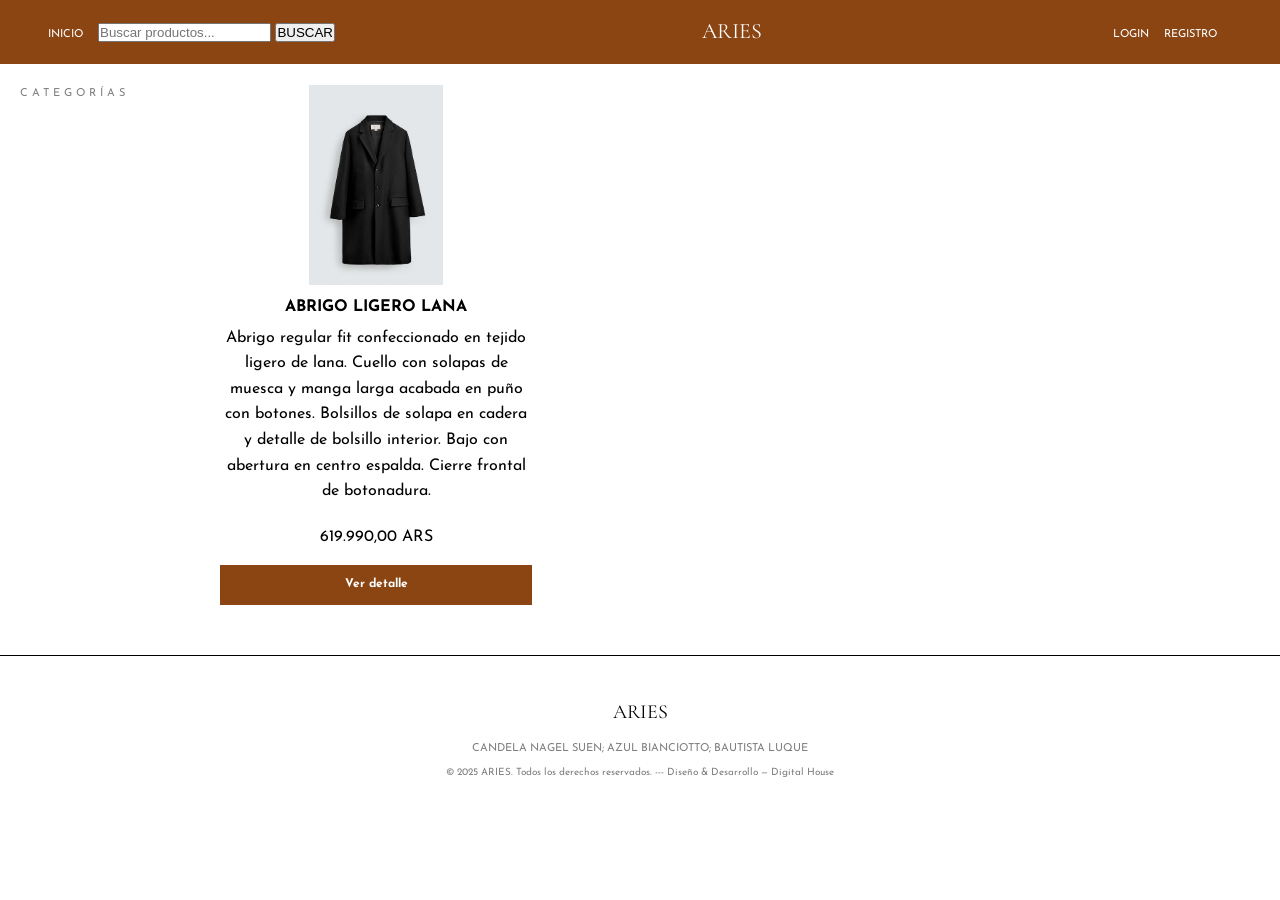
==== commit e290c129: "termine de hacer la api para categorias y modifique el css" ====
--- a/category.html
+++ b/category.html
@@ -38,17 +38,18 @@
 
     <div class="contenedor">
 
-     <aside class="sidebar">
-        <h3>Categorías</h3>
-        <ul class="listaCategorias">
-        </ul>
-    </aside>
+        <aside class="sidebar">
+            <h3>Categorías</h3>
+            <ul class="listaCategorias">
+            </ul>
+        </aside>
+    
 
    
     <div class="contenido">
 
     
-        <main>
+        <main class="mainCategory">
 
             <section class="productos1">
 
@@ -61,78 +62,7 @@
                     
                 </article>
 
-                <article class="elementos">
-                    <img class="fotos" src="./imagenes/ropahombre7.jpg" alt="">
-                    <h4>PANTALÓN PIJAMA JACQUARD</h4>
-                    <p class="texto">Pantalón relaxed fit confeccionado en tejido de algodón. Cintura elástica. Bolsillos laterales y detalle de bolsillo trasero de plastrón. Bajo acabado con vivo combinado a tono.</p>
-                    <p class="texto">189.990,00 ARS</p>
-                    <a class="detalle" href="./product.html">Ver detalle</a>
-                </article>
-            
-                <article class="elementos">
-                    <img class="fotos" src="./imagenes/ropahombre8.jpg" alt="">
-                    <h4>SUDADERA LAVADA CUELLO CREMALLERA</h4>
-                    <p class="texto">Sudadera regular fit confeccionada en tejido de algodón ligero. Cuello subido con cierre frontal de cremallera. Manga larga. Acabados en rib.</p>
-                    <p class="texto">205.990,00 ARS</p>
-                    <a class="detalle" href="./product.html">Ver detalle</a>
-                </article>
-
-                <article class="elementos">
-                    <img class="fotos" src="./imagenes/ropahombre9.jpg" alt="">
-                    <h4>JEANS STRAIGHT ANKLE FIT SELVEDGE</h4>
-                    <p class="texto">Pierna recta desde la cadera hasta el tobillo, con un ajuste que no se estrecha ni se ensancha. Tiro medio. Tejido rígido.Jeans straight ankle fit confeccionados en denim de algodón con origen italiano. Cinco bolsillos. Cierre frontal con cremallera y botón.</p>
-                    <p class="texto">289.990,00 ARS</p>
-                    <a class="detalle" href="./product.html">Ver detalle</a>
-                </article>
-
-                <article class="elementos">
-                    <img class="fotos" src="./imagenes/ropahombre10.jpg" alt="">
-                    <h4>CAMISETA RELAXED FIT RIBETE</h4>
-                    <p class="texto">Camiseta relaxed fit confeccionada en tejido de algodón compacto. Cuello redondo acabado con rib doble y manga corta.</p>
-                    <p class="texto">105.990,00 ARS</p>
-                    <a class="detalle" href="./product.html">Ver detalle</a>
-                </article>
-
-                <article class="elementos">
-                    <img class="fotos" src="./imagenes/hombrezara1.jpg" alt="">
-                    <h4>CÁRDIGAN REGULAR FIT ALGODÓN</h4>
-                    <p class="texto">Cárdigan regular fit tejido en estructura compacta con hilatura de lana. Cuello pico y manga larga. Acabados en rib. Cierre frontal de botonadura.</p>
-                    <p class="texto">205.990,00 ARS</p>
-                    <a class="detalle" href="./product.html">Ver detalle</a>
-                </article>
-
-                <article class="elementos">
-                    <img class="fotos" src="./imagenes/hombrezara2.jpg" alt="">
-                    <h4>JEANS STRAIGHT ANKLE FIT</h4>
-                    <p class="texto">Pierna recta desde la cadera hasta el tobillo, con un ajuste que no se estrecha ni se ensancha. Tiro medio. Tejido rígido.</p>
-                    <p class="texto">189.990,00 ARS</p>
-                    <a class="detalle" href="./product.html">Ver detalle</a>
-                </article>
-
-                <article class="elementos">
-                    <img class="fotos" src="./imagenes/hombrezara3.jpg" alt="">
-                    <h4>CAZADORA PIEL ANTE</h4>
-                    <p class="texto">Cazadora relaxed fit confeccionada en tejido de piel con acabado ante. Cuello subido y manga larga acabada en puño con botón. Detalle de trabillas en hombros. Bolsillos de plastrón con solapa en pecho y de vivo en cadera. Detalle de bolsillo interior. Bajo acabado con elástico. Cierre frontal de cremallera oculta por solapa con botones a presión</p>
-                    <p class="texto">619.990,00 ARS</p>
-                    <a class="detalle" href="./product.html">Ver detalle</a>
-                </article>
-
-                <article class="elementos">
-                    <img class="fotos" src="./imagenes/hombrezara4.jpg" alt="">
-                    <h4>PANTALÓN RELAXED FIT PLIEGUES</h4>
-                    <p class="texto">Pantalón wide relaxed fit. Cintura con pliegues frontales dobles. Bolsillos en delantero y detalle de bolsillos traseros de vivo. Cierre frontal cruzado con cremallera y gancho metálico oculto.</p>
-                    <p class="texto">165.990,00 ARS</p>
-                    <a class="detalle" href="./product.html">Ver detalle</a>
-                </article>
-
-                <article class="elementos">
-                    <img class="fotos" src="./imagenes/hombrezara5.jpg" alt="">
-                    <h4>CAMISA SLIM FIT</h4>
-                    <p class="texto">Camisa slim fit confeccionada en un tejido que minimiza la necesidad de plancha después del lavado. Cuello italiano y manga larga acabada en puño con botón. Cierre frontal de botonadura.</p>
-                    <p class="texto">119.990,00 ARS</p>
-                    <a class="detalle" href="./product.html">Ver detalle</a>
-                </article>
-
+               
             </section>
 
         </main>
--- a/css/styles.css
+++ b/css/styles.css
@@ -162,17 +162,22 @@
 }
 
 .contenido {
-    padding: 0 20px;
+    padding: 20px;
+    flex-grow: 1;
+    width: 0;
 }
 
 /* PRODUCTOS */
 .productos1 {
     display: flex;
-    margin-bottom: 30px;
     flex-wrap: wrap;
+    flex-direction: row;
     justify-content: space-between;
-    flex-direction: row;
-    align-items: stretch;
+    width: 100%;
+    
+    
+    
+    
 }
 
 .productos2 {
@@ -192,18 +197,20 @@
 }
 
 .elementos {
-    width: 30%;
-    margin-bottom: 20px;
-    padding: 20px;
+    width: 30% ;
+    min-width: 250px; 
+    margin-bottom: 30px;
     display: flex;
     flex-direction: column;
-    justify-content: space-between;
-    text-align: center;
+    text-align: center;
+    
 }
 
 .fotos {
     margin-bottom: 10px;
     width: 100%;
+    height: 200px;
+    object-fit: contain;
 }
 
 .texto {
@@ -305,6 +312,10 @@
     font-size: 14px;
 }
 
+.mainCategory{
+    
+    width: 100%;
+}
                 
 
 /* RESPONSIVE */
@@ -349,9 +360,15 @@
         border-bottom: 1px solid white;
     }
     .elementos {
-        width: 100%;
-        max-width: 350px;
-        margin: 0 auto 25px auto; /*eliminar*/
+        width: 30%;
+        min-width: 280px; /* Evita que se achiquen de más */
+        margin-bottom: 30px;
+        padding: 15px;
+        display: flex;
+        flex-direction: column;
+        justify-content: space-between;
+        text-align: center;
+        border: 1px solid saddlebrown;
     }
     .fClass {
         width: 90%;
